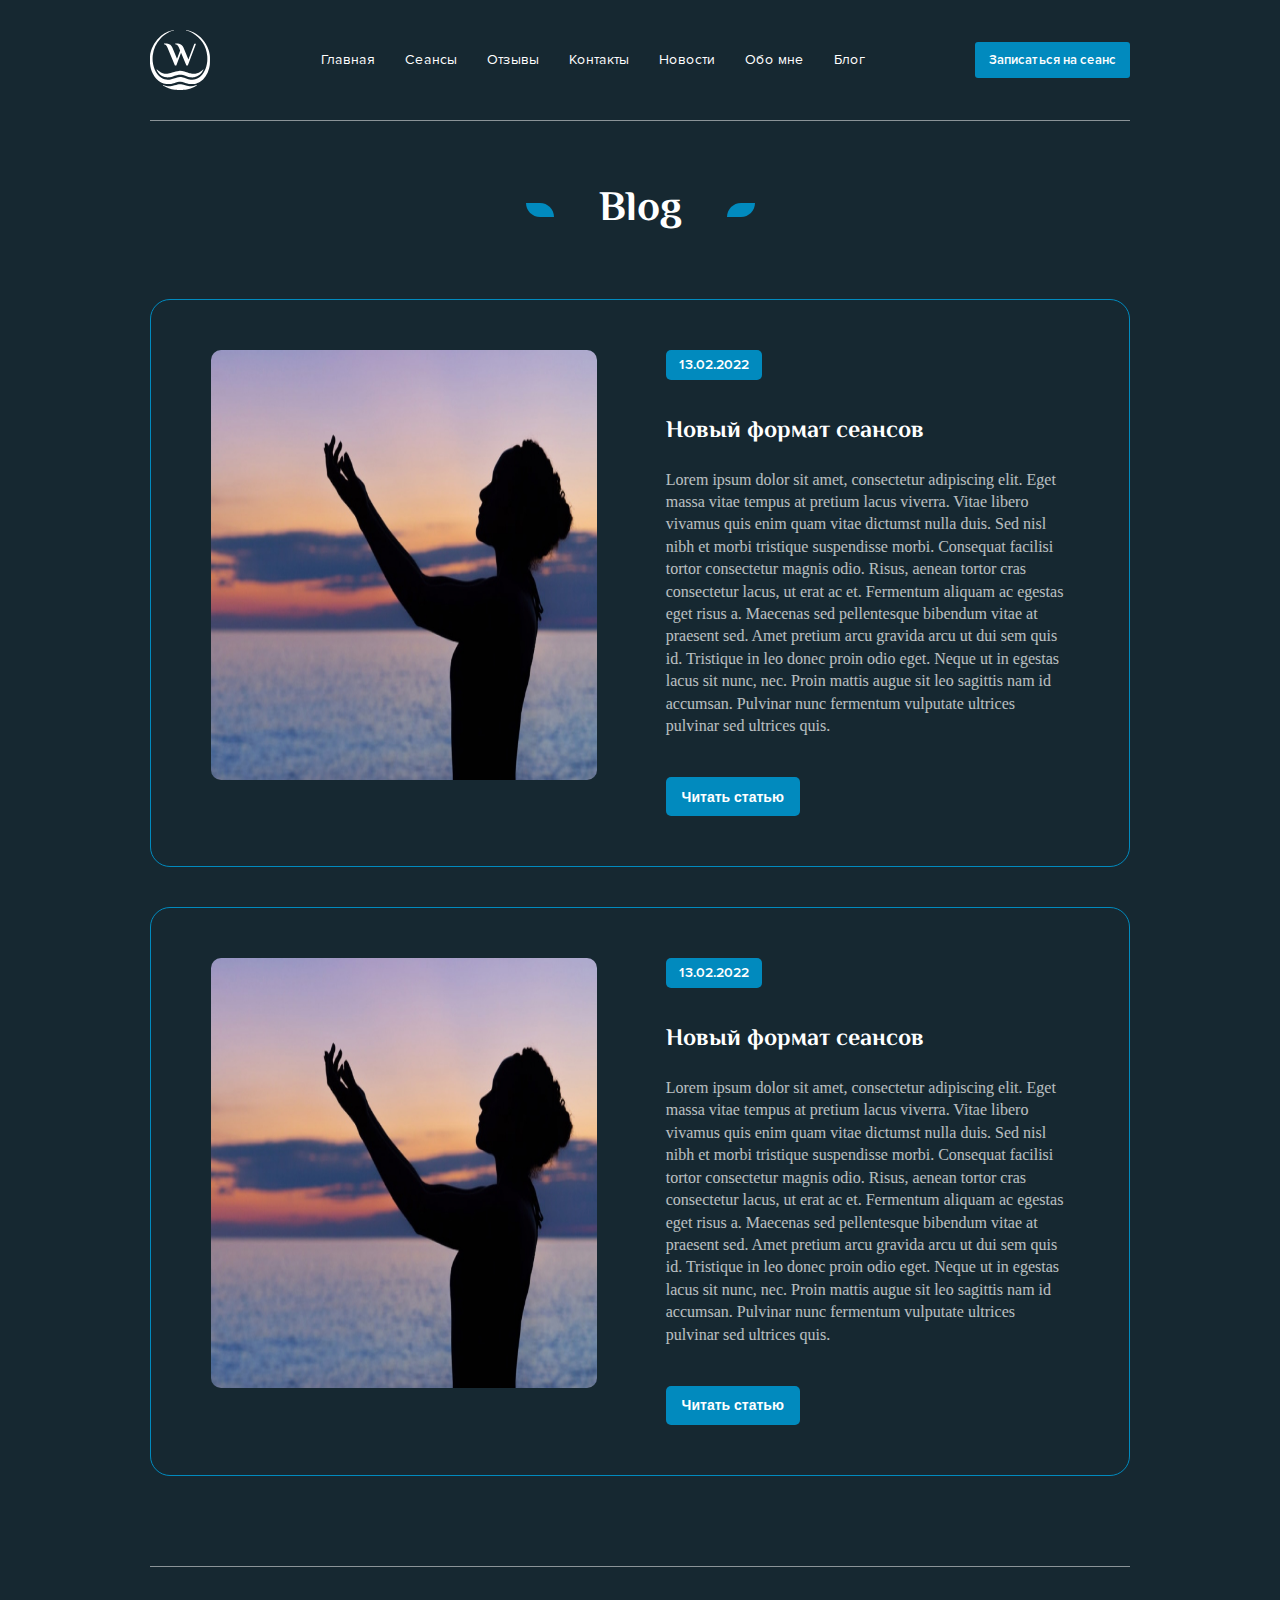
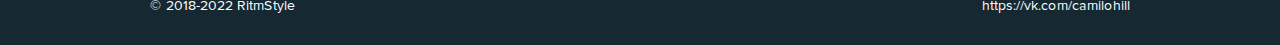
==== blog.html @ e844cc25 "first commit" ====
<!DOCTYPE html>
<html lang="en">
<head>
    <meta charset="UTF-8">
    <meta http-equiv="X-UA-Compatible" content="IE=edge">
    <meta name="viewport" content="width=device-width, initial-scale=1.0">
    <link rel="preconnect" href="https://fonts.googleapis.com">
    <link rel="preconnect" href="https://fonts.gstatic.com" crossorigin>
    <link href="https://fonts.googleapis.com/css2?family=El+Messiri:wght@700&display=swap" rel="stylesheet">
    <link rel="stylesheet" href="css/normalize.css">
    <link rel="stylesheet" href="css/fonts.css">
    <link rel="stylesheet" href="css/blog/style.css">
    <title>Document</title>
</head>
<body>
    <header id="header" class="header">
        <div class="container">

            <nav class="menu">
                <a href="index.html" class="menu_logo">
                    <img src="img/Header/logo.svg" alt="logo">
                </a>

                <ul class="menu_link">
                    <li class="menu_link-list">
                        <a href="index.html">Главная</a>
                    </li>
                    <li class="menu_link-list">
                        <a href="index.html">Сеансы</a>
                    </li>
                    <li class="menu_link-list">
                        <a href="index.html">Отзывы</a>
                    </li>
                    <li class="menu_link-list">
                        <a href="index.html">Контакты</a>
                    </li>
                    <li class="menu_link-list">
                        <a href="news.html">Новости</a>
                    </li>
                    <li class="menu_link-list">
                        <a href="index.html">Обо мне</a>
                    </li>
                    <li class="menu_link-list">
                        <a href="blog.html">Блог</a>
                    </li>
                </ul>

                <button class="menu_btn">
                    <a href="new-session.html">Записаться на сеанс</a>
                </button>

                <ul class="menu_burger hidden">
                    <li></li>
                    <li></li>
                    <li></li>
                </ul>

            </nav>

            <nav class="burger_wrapper">
                <ul class="burger_wrapper_link">
                    <li><a href="index.html">Главная</a></li>
                    <li><a href="index.html">Сеансы</a></li>
                    <li><a href="index.html">Отзывы</a></li>
                    <li><a href="index.html">Контакты</a></li>
                    <li><a href="news.html">Новости</a></li>
                    <li><a href="index.html">Обо мне</a></li>
                    <li><a href="#">Блог</a></li>
                    <li><a href="new-session.html">Записаться на сеанс</a></li>
                </ul>
            </nav>

        </div>
    </header>

    <section class="blog">
        <div class="container">

            <div class="heading">
                <h1 class="heading_text">Blog</h1>
            </div>

            <ul class="blog_wrapper">
                <li class="blog_wrapper_list">
                    <div class="blog_wrapper_list-ph">
                        <img src="img/NewSession/new_session_girl.jpg" alt="girl">
                    </div>
                    <div class="blog_wrapper_list_text">
                        <button class="blog_wrapper_list_text-data">13.02.2022</button>
                        <h2>Новый формат сеансов</h2>
                        <p>Lorem ipsum dolor sit amet, consectetur adipiscing elit. Eget massa vitae tempus at pretium lacus viverra. Vitae libero vivamus quis enim quam vitae dictumst nulla duis. Sed nisl nibh et morbi tristique suspendisse morbi. Consequat facilisi tortor consectetur magnis odio. Risus, aenean tortor cras consectetur lacus, ut erat ac et. Fermentum aliquam ac egestas eget risus a. Maecenas sed pellentesque bibendum vitae at praesent sed. Amet pretium arcu gravida arcu ut dui sem quis id. Tristique in leo donec proin odio eget. Neque ut in egestas lacus sit nunc, nec. Proin mattis augue sit leo sagittis nam id accumsan. Pulvinar nunc fermentum vulputate ultrices pulvinar sed ultrices quis.</p>
                        <button class="blog_wrapper_list_text-state">Читать статью</button>
                    </div>
                </li>
                <li class="blog_wrapper_list">
                    <div class="blog_wrapper_list-ph">
                        <img src="img/NewSession/new_session_girl.jpg" alt="girl">
                    </div>
                    <div class="blog_wrapper_list_text">
                        <button class="blog_wrapper_list_text-data">13.02.2022</button>
                        <h2>Новый формат сеансов</h2>
                        <p>Lorem ipsum dolor sit amet, consectetur adipiscing elit. Eget massa vitae tempus at pretium lacus viverra. Vitae libero vivamus quis enim quam vitae dictumst nulla duis. Sed nisl nibh et morbi tristique suspendisse morbi. Consequat facilisi tortor consectetur magnis odio. Risus, aenean tortor cras consectetur lacus, ut erat ac et. Fermentum aliquam ac egestas eget risus a. Maecenas sed pellentesque bibendum vitae at praesent sed. Amet pretium arcu gravida arcu ut dui sem quis id. Tristique in leo donec proin odio eget. Neque ut in egestas lacus sit nunc, nec. Proin mattis augue sit leo sagittis nam id accumsan. Pulvinar nunc fermentum vulputate ultrices pulvinar sed ultrices quis.</p>
                        <button class="blog_wrapper_list_text-state">Читать статью</button>
                    </div>
                </li>
            </ul>

        </div>
    </section>

    <footer id='footer' class="footer">
        <div class="container">
            <p class="footer_data">© 2018-2022 RitmStyle</p>
            <a href="https://vk.com/camilohill" class="footer_vk">https://vk.com/camilohill</a>
        </div>
    </footer>

    <div class="scroll">
        <a href="#header" class="scroll_btn">↑</a>
    </div>
<script src="js/bundle.js"></script>
</body>
</html>
---- css/fonts.css ----
@font-face {
    font-family: 'Proxima Nova';
    src: url('../fonts/ProximaNova-Light.eot');
    src: url('../fonts/ProximaNova-Light.eot?#iefix') format('embedded-opentype'),
    url('../fonts/ProximaNova-Light.woff') format('woff'),
    url('../fonts/ProximaNova-Light.ttf') format('truetype');
    font-weight: 300;
    font-style: normal;
}

@font-face {
    font-family: 'Proxima Nova';
    src: url('../fonts/ProximaNova-Regular.eot');
    src: url('../fonts/ProximaNova-Regular.eot?#iefix') format('embedded-opentype'),
    url('../fonts/ProximaNova-Regular.woff') format('woff'),
    url('../fonts/ProximaNova-Regular.ttf') format('truetype');
    font-weight: 400;
    font-style: normal;
}

@font-face {
    font-family: 'Proxima Nova';
    src: url('../fonts/ProximaNova-Semibold.eot');
    src: url('../fonts/ProximaNova-Semibold.eot?#iefix') format('embedded-opentype'),
    url('../fonts/ProximaNova-Semibold.woff') format('woff'),
    url('../fonts/ProximaNova-Semibold.ttf') format('truetype');
    font-weight: 600;
    font-style: normal;
}
---- css/blog/style.css ----
.header {
  width: 100%;
  padding-top: 30px;
}
.header .menu {
  width: 100%;
  display: -webkit-box;
  display: -ms-flexbox;
  display: flex;
  -webkit-box-pack: justify;
      -ms-flex-pack: justify;
          justify-content: space-between;
  -webkit-box-align: center;
      -ms-flex-align: center;
          align-items: center;
}
.header .menu_link {
  margin: 0 auto;
  display: -webkit-box;
  display: -ms-flexbox;
  display: flex;
  -webkit-box-align: center;
      -ms-flex-align: center;
          align-items: center;
}
.header .menu_link-list {
  margin-right: 50px;
}
.header .menu_link-list:last-child {
  margin-right: 0;
}
.header .menu_link-list a {
  color: #fff;
  font-weight: 400;
  font-size: 14px;
  line-height: 135%;
  text-decoration: none;
  font-family: "Proxima Nova";
  -webkit-transition: 0.3s all;
  transition: 0.3s all;
}
.header .menu_link-list a:hover {
  opacity: 0.7;
}
.header .menu_logo {
  z-index: 2;
}
.header .menu_btn {
  width: 155px;
  height: 36px;
  background: #018ABE;
  border-radius: 3px;
  -webkit-transition: 0.3s all;
  transition: 0.3s all;
}
.header .menu_btn a {
  color: #fff;
  font-weight: 600;
  font-size: 13px;
  line-height: 140%;
  font-family: "Proxima Nova";
  text-decoration: none;
}
.header .menu_btn:hover {
  background: #0296d1;
  -webkit-transform: translateY(5px);
          transform: translateY(5px);
}
.header .menu_burger {
  z-index: 2;
  width: 40px;
  display: none;
  -ms-flex-wrap: wrap;
      flex-wrap: wrap;
  -webkit-transition: 0.5s all;
  transition: 0.5s all;
}
.header .menu_burger li {
  width: 100px;
  height: 2px;
  -webkit-transition: 0.3s all;
  transition: 0.3s all;
  background: #fff;
  margin-top: 10px;
}
.header .menu_burger li:first-child {
  margin-top: 0;
}
.header .burger_wrapper {
  width: 100%;
  top: 0;
  left: 0;
  z-index: 1;
  -webkit-transform: translateY(-420px);
          transform: translateY(-420px);
  -webkit-transition: 0.3s all;
  transition: 0.3s all;
  background: #000;
  position: absolute;
}
.header .burger_wrapper_link {
  margin: 0 auto;
  padding-top: 20px;
  margin-top: 25px;
  padding-bottom: 20px;
}
.header .burger_wrapper_link li {
  text-align: center;
  margin-top: 20px;
}
.header .burger_wrapper_link li a {
  color: #fff;
  font-weight: 400;
  font-size: 14px;
  line-height: 135%;
  text-decoration: none;
  font-family: "Proxima Nova";
  -webkit-transition: 0.3s all;
  transition: 0.3s all;
}
.header .burger_wrapper_link li a:hover {
  opacity: 0.7;
}

.menu_burger.active {
  -webkit-transform: rotate(360deg);
          transform: rotate(360deg);
}
.menu_burger.active li {
  margin-top: 0;
}
.menu_burger.active li:nth-last-of-type(1) {
  -webkit-transform: translateY(-2px) rotate(-45deg);
          transform: translateY(-2px) rotate(-45deg);
}
.menu_burger.active li:nth-last-of-type(2) {
  display: none;
}
.menu_burger.active li:nth-last-of-type(3) {
  -webkit-transform: rotate(45deg);
          transform: rotate(45deg);
}

.menu_burger.hidden {
  z-index: 10;
}
.menu_burger.hidden li {
  margin-top: 10;
}
.menu_burger.hidden li:nth-last-of-type(1) {
  -webkit-transform: rotate(0deg);
          transform: rotate(0deg);
}
.menu_burger.hidden li:nth-last-of-type(2) {
  display: block;
}
.menu_burger.hidden li:nth-last-of-type(3) {
  -webkit-transform: rotate(0deg);
          transform: rotate(0deg);
}

.burger_wrapper.active {
  -webkit-transform: translateY(0px);
          transform: translateY(0px);
}

.scroll {
  width: 32px;
  height: 32px;
  background: #018ABE;
  border-radius: 50%;
  display: none;
  right: 16px;
  bottom: 16px;
  position: fixed;
}
.scroll a {
  font-size: 22px;
  text-decoration: none;
  position: absolute;
  left: 50%;
  top: 50%;
  -webkit-transform: translate(-50%, -50%);
          transform: translate(-50%, -50%);
  text-align: center;
  width: 80%;
  color: white;
}

.blog {
  margin-top: 60px;
}
.blog_wrapper {
  margin-top: 60px;
  width: 100%;
}
.blog_wrapper_list {
  width: 100%;
  padding: 50px 60px;
  display: -webkit-box;
  display: -ms-flexbox;
  display: flex;
  border-radius: 20px;
  -webkit-box-pack: justify;
      -ms-flex-pack: justify;
          justify-content: space-between;
  border: 1px solid #018ABE;
  margin-bottom: 40px;
}
.blog_wrapper_list-ph {
  width: 45%;
  height: 430px;
}
.blog_wrapper_list-ph img {
  border-radius: 10px;
  width: 100%;
  height: 100%;
}
.blog_wrapper_list_text {
  width: 47%;
}
.blog_wrapper_list_text-data {
  width: 96px;
  height: 30px;
  background: #018ABE;
  border-radius: 5px;
  color: #fff;
  font-weight: 700;
  font-size: 14px;
  line-height: 135%;
  font-family: "Proxima Nova";
  margin-bottom: 35px;
}
.blog_wrapper_list_text h2 {
  color: #fff;
  font-weight: 700;
  font-size: 24px;
  line-height: 140%;
  font-family: "El Messiri";
  margin-bottom: 20px;
}
.blog_wrapper_list_text p {
  color: #fff;
  font-weight: 300;
  font-size: 16px;
  line-height: 140%;
  margin-bottom: 40px;
  opacity: 0.7;
}
.blog_wrapper_list_text-state {
  width: 134px;
  height: 39px;
  background: #018ABE;
  border-radius: 5px;
  color: #fff;
  font-weight: 700;
  font-size: 14px;
  line-height: 135%;
}

.location {
  margin-top: 150px;
}
.location_wrapper {
  display: -webkit-box;
  display: -ms-flexbox;
  display: flex;
  -webkit-box-pack: justify;
      -ms-flex-pack: justify;
          justify-content: space-between;
}
.location_wrapper_map {
  width: 856px;
  height: 604px;
  border-radius: 10px;
  overflow: hidden;
}
.location_wrapper_address {
  width: 392px;
  display: -webkit-box;
  display: -ms-flexbox;
  display: flex;
  -webkit-box-orient: vertical;
  -webkit-box-direction: normal;
      -ms-flex-direction: column;
          flex-direction: column;
  -ms-flex-wrap: wrap;
      flex-wrap: wrap;
  -webkit-box-pack: justify;
      -ms-flex-pack: justify;
          justify-content: space-between;
}
.location_wrapper_address_list {
  width: 100%;
  height: 290px;
  padding: 35px 45px;
  border-radius: 10px;
  background: #018ABE;
}
.location_wrapper_address_list h2 {
  color: #fff;
  font-weight: 700;
  font-size: 24px;
  line-height: 34px;
  margin-bottom: 21px;
  font-family: "El Messiri";
}
.location_wrapper_address_list ul li {
  display: -webkit-box;
  display: -ms-flexbox;
  display: flex;
  -webkit-box-align: center;
      -ms-flex-align: center;
          align-items: center;
  color: #fff;
  font-weight: 400;
  font-size: 14px;
  line-height: 135%;
  margin-bottom: 21px;
  font-family: "Proxima Nova";
}
.location_wrapper_address_list ul li:last-child {
  margin-bottom: 30px;
}
.location_wrapper_address_list ul li::before {
  content: "";
}
.location_wrapper_address_list ul li img {
  margin-right: 23px;
}
.location_wrapper_address_list button {
  background-color: #fff;
  width: 155px;
  height: 36px;
  border-radius: 3px;
  -webkit-transition: 0.3s all;
  transition: 0.3s all;
}
.location_wrapper_address_list button a {
  color: #018ABE;
  font-weight: 600;
  font-size: 13px;
  line-height: 140%;
  text-decoration: none;
}
.location_wrapper_address_list button:hover {
  -webkit-transform: translateY(5px);
          transform: translateY(5px);
}

footer {
  margin-top: 90px;
}
footer .container {
  display: -webkit-box;
  display: -ms-flexbox;
  display: flex;
  -webkit-box-pack: justify;
      -ms-flex-pack: justify;
          justify-content: space-between;
}
footer .container p {
  text-decoration: none;
  color: #fff;
  font-weight: 400;
  font-size: 14px;
  line-height: 18px;
  font-family: "Proxima Nova";
  margin-bottom: 30px;
}
footer .container a {
  text-decoration: none;
  color: #fff;
  font-weight: 400;
  font-size: 14px;
  line-height: 18px;
  font-family: "Proxima Nova";
}

.menu {
  border-bottom: 1px solid rgba(255, 255, 255, 0.5);
  padding-bottom: 30px;
}

footer {
  margin-top: 90px;
}
footer .container {
  display: -webkit-box;
  display: -ms-flexbox;
  display: flex;
  -webkit-box-pack: justify;
      -ms-flex-pack: justify;
          justify-content: space-between;
}
footer .container p {
  text-decoration: none;
  color: #fff;
  font-weight: 400;
  font-size: 14px;
  line-height: 18px;
  font-family: "Proxima Nova";
  margin-bottom: 30px;
}
footer .container a {
  text-decoration: none;
  color: #fff;
  font-weight: 400;
  font-size: 14px;
  line-height: 18px;
  font-family: "Proxima Nova";
}

body {
  background: #162831;
}

.heading {
  margin: 0 auto;
  display: -webkit-box;
  display: -ms-flexbox;
  display: flex;
  -webkit-box-align: center;
      -ms-flex-align: center;
          align-items: center;
  -webkit-box-pack: center;
      -ms-flex-pack: center;
          justify-content: center;
}
.heading_text {
  color: #fff;
  font-weight: 700;
  font-size: 42px;
  line-height: 58px;
  text-align: center;
  margin-left: 45px;
  margin-right: 45px;
  font-family: "El Messiri";
}
.heading::before {
  content: "";
  width: 28px;
  height: 14px;
  background: url("../../img/SVG/blue_list.svg") no-repeat center;
}
.heading::after {
  content: "";
  width: 28px;
  height: 14px;
  background: url("../../img/SVG/blue_list.svg") no-repeat center;
  -webkit-transform: matrix(-1, 0, 0, 1, 0, 0);
          transform: matrix(-1, 0, 0, 1, 0, 0);
}

footer .container {
  border-top: 1px solid rgba(255, 255, 255, 0.5);
  padding-top: 30px;
}

.container {
  max-width: 1298px;
  margin: 0 auto;
}

@media screen and (max-width: 1736px) {
  .container {
    width: 1298px;
  }

  .reviews {
    width: 980px;
  }

  .reviewz {
    width: 300px;
  }

  .reviewz_wrapper-list.active p {
    font-size: 10px;
  }

  .reviewz_wrapper-list {
    padding: 20px 20px 30px 20px;
  }
}
@media screen and (max-width: 1100px) {
  .container {
    width: 980px;
  }

  .price_wrapper_text {
    width: 297px;
    margin-right: 38px;
  }

  .blog_wrapper_list-ph {
    width: 45%;
  }
  .blog_wrapper_list_text {
    width: 47%;
  }
}
@media screen and (max-width: 1298px) {
  .container {
    width: 980px;
  }

  .header .menu_link-list {
    margin-right: 30px;
  }

  .sessions_wrapper {
    -ms-grid-columns: 31% 31% 31%;
    grid-template-columns: 31% 31% 31%;
  }

  .sessions_wrapper a .sessions_wrapper_item-text {
    bottom: 10px;
    left: 20px;
  }

  .sessions_wrapper a:first-child {
    background-size: 616px 540px;
  }

  .price_wrapper_ph img {
    width: 395px;
    height: 297px;
  }

  .location_wrapper_map {
    width: 548px;
  }

  .news_wrapper {
    -ms-grid-columns: 31% 31% 31%;
    grid-template-columns: 31% 31% 31%;
  }
  .news_wrapper_list {
    background-size: 100% 100%;
  }

  .new_sessions_wrapper_ph {
    width: 436px;
  }

  .new_sessions_wrapper_text {
    width: 517px;
  }
}
@media screen and (max-width: 991px) {
  .container {
    width: 720px;
  }

  .new_sessions {
    margin-top: 30px;
  }
  .new_sessions_wrapper {
    margin-top: 30px;
  }
  .new_sessions_wrapper_ph {
    height: 276px;
    width: 335px;
  }
  .new_sessions_wrapper_text {
    width: 350px;
  }
  .new_sessions_wrapper_text p {
    font-size: 12px;
  }
  .new_sessions_wrapper_text-title {
    margin-bottom: 15px;
  }
  .new_sessions_wrapper_text-data {
    margin-bottom: 20px;
  }
  .new_sessions_wrapper p {
    font-size: 12px;
  }

  .header .menu_btn {
    width: 125px;
    height: 30px;
  }
  .header .menu_btn a {
    font-size: 11px;
  }

  .header .menu_link-list a {
    font-size: 11px;
  }

  .ritm_wrapper {
    background-size: 720px 400px;
    padding-top: 40px;
    padding-bottom: 60px;
  }

  .ritm {
    margin-top: 30px;
  }

  .ritm_wrapper_list_subtitle {
    font-size: 20px;
  }

  .ritm_wrapper_title {
    font-size: 39px;
  }

  .sessions_wrapper a {
    padding: 10px 20px;
  }

  .sessions_wrapper a .sessions_wrapper_item-text {
    font-size: 18px;
    line-height: 110%;
  }

  .sessions_wrapper a:first-child {
    padding: 20px;
  }

  .sessions_wrapper a:first-child {
    height: 424px;
  }

  .sessions_wrapper a {
    height: 200px;
  }

  .sessions_wrapper a:first-child {
    background-size: 416px 424px;
  }

  .sessions {
    margin-top: 50px;
  }

  .sessions_wrapper {
    margin-top: 50px;
  }

  .heading_text {
    font-size: 20px;
  }

  .reviews {
    width: 720px;
  }

  .reviewz_wrapper-list {
    height: 200px;
  }
  .reviewz_wrapper-list p {
    font-size: 7px;
    line-height: 110%;
  }
  .reviewz_wrapper-list h2 {
    font-size: 10px;
  }

  .reviewz_wrapper-list.active {
    height: 250px;
  }

  .reviewz {
    width: 250px;
  }

  .reviewz_wrapper-list.active p {
    line-height: 110%;
  }

  .reviewz_wrapper-list.active h2 {
    font-size: 12px;
    margin-bottom: 5px;
  }

  .about_wrapper {
    margin-top: 70px;
    -webkit-box-pack: justify;
        -ms-flex-pack: justify;
            justify-content: space-between;
  }
  .about_wrapper_ph {
    width: 350px;
  }
  .about_wrapper_text {
    width: 350px;
    margin-right: 0;
  }
  .about_wrapper_text:last-child {
    margin-left: 0;
  }
  .about_wrapper_text-title {
    font-size: 20px;
    margin-bottom: 15px;
  }
  .about_wrapper_text p {
    font-size: 14px;
    line-height: 20px;
  }

  .price_wrapper_ph img {
    width: 316px;
    height: 237px;
  }

  .price_wrapper_text_list::before {
    left: -40px;
  }

  .price_wrapper_ph img {
    margin-bottom: 10px;
  }

  .price_wrapper_text_list {
    margin-bottom: 16px;
  }

  .location_wrapper_map {
    height: 500px;
    width: 461px;
  }
  .location_wrapper_address {
    width: 240px;
  }
  .location_wrapper_address_list {
    padding: 25px 35px;
    height: 240px;
  }
  .location_wrapper_address_list h2 {
    font-size: 14px;
    margin-bottom: 5px;
  }
  .location_wrapper_address_list ul li {
    font-size: 10px;
  }
  .location_wrapper_address_list ul li img {
    margin-right: 14px;
  }
  .location_wrapper_address_list button {
    width: 125px;
    height: 23px;
  }
  .location_wrapper_address_list button a {
    font-size: 10px;
  }

  .news {
    margin-top: 30px;
  }
  .news_wrapper {
    margin-top: 30px;
  }
  .news_wrapper h2 {
    margin-top: 70px;
    font-size: 14px;
  }

  footer {
    margin-top: 50px;
  }

  .blog {
    margin-top: 30px;
  }
  .blog_wrapper {
    margin-top: 30px;
  }
  .blog_wrapper_list {
    padding: 20px;
  }
  .blog_wrapper_list-ph {
    height: 367px;
  }
  .blog_wrapper_list_text-data {
    margin-bottom: 15px;
  }
  .blog_wrapper_list_text h2 {
    font-size: 20px;
    margin-bottom: 10px;
  }
  .blog_wrapper_list_text p {
    font-size: 12px;
    margin-bottom: 20px;
  }
}
@media screen and (max-width: 757px) {
  .container {
    width: 425px;
  }

  .scroll {
    display: -webkit-box;
    display: -ms-flexbox;
    display: flex;
  }

  .header .menu_burger {
    display: -webkit-box;
    display: -ms-flexbox;
    display: flex;
  }

  .header .menu_link {
    display: none;
  }

  .header .menu_btn {
    display: none;
  }

  .ritm_wrapper {
    background-size: 425px;
    padding-top: 20px;
    padding-bottom: 40px;
  }
  .ritm_wrapper_list {
    width: 280px;
  }
  .ritm_wrapper_list_subtitle {
    font-size: 16px;
  }
  .ritm_wrapper_title {
    font-size: 32px;
    margin-top: 20px;
  }

  .sessions_wrapper a:first-child {
    height: 200px;
    background-size: auto;
    -ms-grid-row: 1;
    -ms-grid-row-span: 1;
    grid-row: 1/2;
  }

  .sessions_wrapper {
    -ms-grid-columns: 46% 46%;
    grid-template-columns: 46% 46%;
  }

  .sessions_wrapper a:last-child {
    -ms-grid-column: 1;
    -ms-grid-column-span: 2;
    grid-column: 1/3;
  }

  .sessions_wrapper a .sessions_wrapper_item-text {
    font-size: 14px;
  }

  .reviews {
    width: 425px;
    margin-top: 50px;
  }

  .reviewz_wrapper-list {
    height: 130px;
    padding: 3px;
  }
  .reviewz_wrapper-list p {
    font-size: 6px;
    line-height: 90%;
  }
  .reviewz_wrapper-list h2 {
    margin-bottom: 5px;
    line-height: 90%;
  }

  .reviewz {
    margin-top: 40px;
    width: 150px;
    height: 180px;
    margin-bottom: 30px;
  }
  .reviewz_wrapper {
    height: 180px;
  }

  .reviewz_wrapper-list.active {
    height: 180px;
    padding: 3px;
  }
  .reviewz_wrapper-list.active p {
    line-height: 90%;
    font-size: 8px;
  }

  .heading_text {
    font-size: 16px;
    margin-right: 30px;
    margin-left: 30px;
  }

  .about {
    margin-top: 50px;
  }
  .about_wrapper {
    margin-top: 50px;
  }
  .about_wrapper_ph {
    width: 50%;
    height: 270px;
  }
  .about_wrapper_text {
    width: 45%;
  }
  .about_wrapper_text-title {
    font-size: 10px;
    margin-bottom: 5px;
  }
  .about_wrapper_text p {
    font-size: 10px;
    line-height: 90%;
  }

  .price {
    margin-top: 50px;
  }
  .price_wrapper {
    margin-top: 30px;
    display: -ms-grid;
    display: grid;
    -ms-grid-columns: 100%;
    grid-template-columns: 100%;
  }
  .price_wrapper_text {
    margin-right: 0;
    margin: 0 auto;
  }
  .price_wrapper_ph img {
    margin: 0 auto;
    margin-top: 40px;
  }

  .location {
    margin-top: 50px;
  }
  .location_wrapper_map {
    width: 218px;
    height: 400px;
  }
  .location_wrapper_address {
    width: 187px;
  }
  .location_wrapper_address_list {
    width: 100%;
    height: 180px;
    padding: 15px 25px;
  }
  .location_wrapper_address_list ul li {
    margin-bottom: 5px;
  }
  .location_wrapper_address_list ul li:last-child {
    margin-bottom: 10px;
  }

  .news_wrapper {
    -ms-grid-columns: 48% 16px 48%;
    grid-template-columns: 48% 48%;
    grid-gap: 16px;
  }
  .news_wrapper h2 {
    margin-top: 50px;
  }
  .news_wrapper_list {
    padding: 10px 15px;
  }
  .news_wrapper_list-data {
    width: 70px;
    font-size: 10px;
  }

  .new_sessions_wrapper p {
    font-size: 8px;
  }
  .new_sessions_wrapper_text {
    width: 217px;
  }
  .new_sessions_wrapper_ph {
    height: 220px;
    width: 187px;
  }
  .new_sessions_wrapper_text-title {
    font-size: 14px;
  }

  .blog_wrapper_list-ph {
    height: 232px;
  }
  .blog_wrapper_list_text h2 {
    font-size: 14px;
  }
  .blog_wrapper_list_text p {
    font-size: 8px;
    line-height: 100%;
  }
  .blog_wrapper_list_text-data {
    width: 62px;
    font-size: 10px;
  }
  .blog_wrapper_list_text-state {
    font-size: 10px;
    height: 26px;
    width: 95px;
  }
}
@media screen and (max-width: 550px) {
  .container {
    width: 320px;
  }

  .sessions {
    margin-top: 60px;
  }
  .sessions_wrapper {
    margin-top: 20px;
    grid-gap: 12px;
  }
  .sessions_wrapper a {
    height: 135px;
    background-size: 200px 135px;
  }
  .sessions_wrapper a:first-child {
    height: 135px;
    background-size: 200px 135px;
  }
  .sessions_wrapper a:last-child {
    height: 135px;
    background-size: 400px 135px;
    -webkit-transform: none;
            transform: none;
  }

  .sessions_wrapper a .sessions_wrapper_item-text {
    font-size: 10px;
  }

  .ritm_wrapper_list_subtitle::after {
    right: -60px;
  }
  .ritm_wrapper_list_subtitle::before {
    left: -60px;
  }

  .ritm_wrapper_title {
    font-size: 28px;
  }

  .about_wrapper {
    margin-top: 30px;
  }
  .about_wrapper_ph {
    height: 200px;
  }
  .about_wrapper_text-title {
    font-size: 13px;
    margin-bottom: 5px;
  }
  .about_wrapper_text p {
    font-size: 8px;
    line-height: 110%;
  }

  .price_wrapper_text {
    width: 220px;
  }
  .price_wrapper_text_list {
    font-size: 12px;
  }
  .price_wrapper_text_list span {
    font-size: 12px;
  }

  .location_wrapper_map {
    width: 187px;
    height: 280px;
  }
  .location_wrapper_address {
    -ms-flex-wrap: nowrap;
        flex-wrap: nowrap;
    -webkit-box-orient: vertical;
    -webkit-box-direction: normal;
        -ms-flex-direction: column;
            flex-direction: column;
    width: 120px;
    -webkit-box-pack: justify;
        -ms-flex-pack: justify;
            justify-content: space-between;
  }
  .location_wrapper_address_list {
    width: 120px;
    height: 135px;
    padding: 5px 5px;
  }
  .location_wrapper_address_list h2 {
    line-height: 90%;
    font-size: 10px;
    text-align: center;
  }
  .location_wrapper_address_list ul li {
    font-size: 8px;
    display: block;
    text-align: center;
  }
  .location_wrapper_address_list ul li img {
    width: 14px;
    height: 14px;
    margin: 0 auto;
  }
  .location_wrapper_address_list button {
    width: 86px;
    height: 18px;
    display: -webkit-box;
    display: -ms-flexbox;
    display: flex;
    -webkit-box-align: center;
        -ms-flex-align: center;
            align-items: center;
  }
  .location_wrapper_address_list button a {
    font-size: 7px;
    line-height: 90%;
  }
  .location_wrapper_address_list button:hover {
    -webkit-transform: translateX(5px);
            transform: translateX(5px);
  }

  .news_wrapper {
    grid-gap: 9px;
    -ms-grid-columns: 90%;
    grid-template-columns: 90%;
    -webkit-box-pack: center;
        -ms-flex-pack: center;
            justify-content: center;
  }
  .news_wrapper h2 {
    margin-top: 10px;
    line-height: 90%;
    font-size: 10px;
  }
  .news_wrapper_list {
    height: 150px;
  }
  .news_wrapper_list-data {
    width: 40px;
    height: 15px;
    font-size: 6px;
  }
  .news_wrapper h2 {
    font-size: 14px;
  }

  footer .container {
    padding: 20px 10px;
  }
  footer .container a {
    font-size: 12px;
    margin-bottom: 0;
  }
  footer .container p {
    margin-bottom: 0;
  }

  .new_sessions_wrapper {
    display: block;
    margin-top: 5px;
  }
  .new_sessions_wrapper p {
    font-size: 12px;
    text-align: center;
  }
  .new_sessions_wrapper_text {
    margin: 0 auto;
    margin-bottom: 10px;
    padding: 0px 10px;
    width: 100%;
  }
  .new_sessions_wrapper_text-title {
    font-size: 14px;
    text-align: center;
  }
  .new_sessions_wrapper_text-data {
    margin: 0 auto;
    margin-bottom: 5px;
  }
  .new_sessions_wrapper_ph {
    margin: 0 auto;
    height: 190px;
    width: 293px;
  }

  .blog_wrapper_list {
    display: -ms-grid;
    display: grid;
    -ms-grid-columns: 100%;
    grid-template-columns: 100%;
  }
  .blog_wrapper_list-ph {
    height: 196px;
    -ms-grid-row: 2;
    grid-row: 2;
    width: 100%;
  }
  .blog_wrapper_list_text {
    width: 100%;
    margin-bottom: 30px;
    -ms-grid-row: 1;
    grid-row: 1;
  }
  .blog_wrapper_list_text-data {
    height: 20px;
  }
  .blog_wrapper_list_text h2 {
    font-size: 14px;
  }
  .blog_wrapper_list_text p {
    font-size: 12px;
    line-height: 120%;
  }

  .reviewz {
    width: 100%;
    margin-top: 10px;
    margin-bottom: 10px;
  }

  .reviewz_wrapper li {
    width: 320px;
    height: 170px;
    opacity: 1;
  }

  .reviewz_wrapper {
    width: 883px;
  }

  .reviews {
    width: 320px;
  }

  .reviewz_wrapper li {
    height: 130px;
    margin-left: 7px;
    margin-right: 7px;
  }

  .reviews_btn {
    display: none;
  }

  .about {
    margin-top: 10px;
  }

  .reviewz_wrapper-list p {
    font-size: 10px;
    line-height: 100%;
  }

  .reviewz_wrapper-list.active {
    height: 130px;
  }

  .reviewz_wrapper li {
    height: 160px;
  }

  .reviewz_wrapper-list.active {
    height: 160px;
  }
  .reviewz_wrapper-list.active p {
    font-size: 10px;
    line-height: 100%;
  }

  .about_top {
    display: block;
    margin-top: 10px;
  }

  .about_bottom {
    display: -ms-grid;
    display: grid;
    -ms-grid-columns: 100%;
    grid-template-columns: 100%;
  }

  .about_wrapper_text {
    margin: 0 auto;
    -ms-grid-row: 1;
    grid-row: 1;
    width: 100%;
    padding: 0px 20px;
  }
  .about_wrapper_text-title {
    text-align: center;
  }
  .about_wrapper_text p {
    text-align: center;
    margin-bottom: 20px;
    font-size: 12px;
  }
  .about_wrapper_ph {
    margin: 0 auto;
    width: 90%;
    -ms-grid-row: 2;
    grid-row: 2;
  }
}
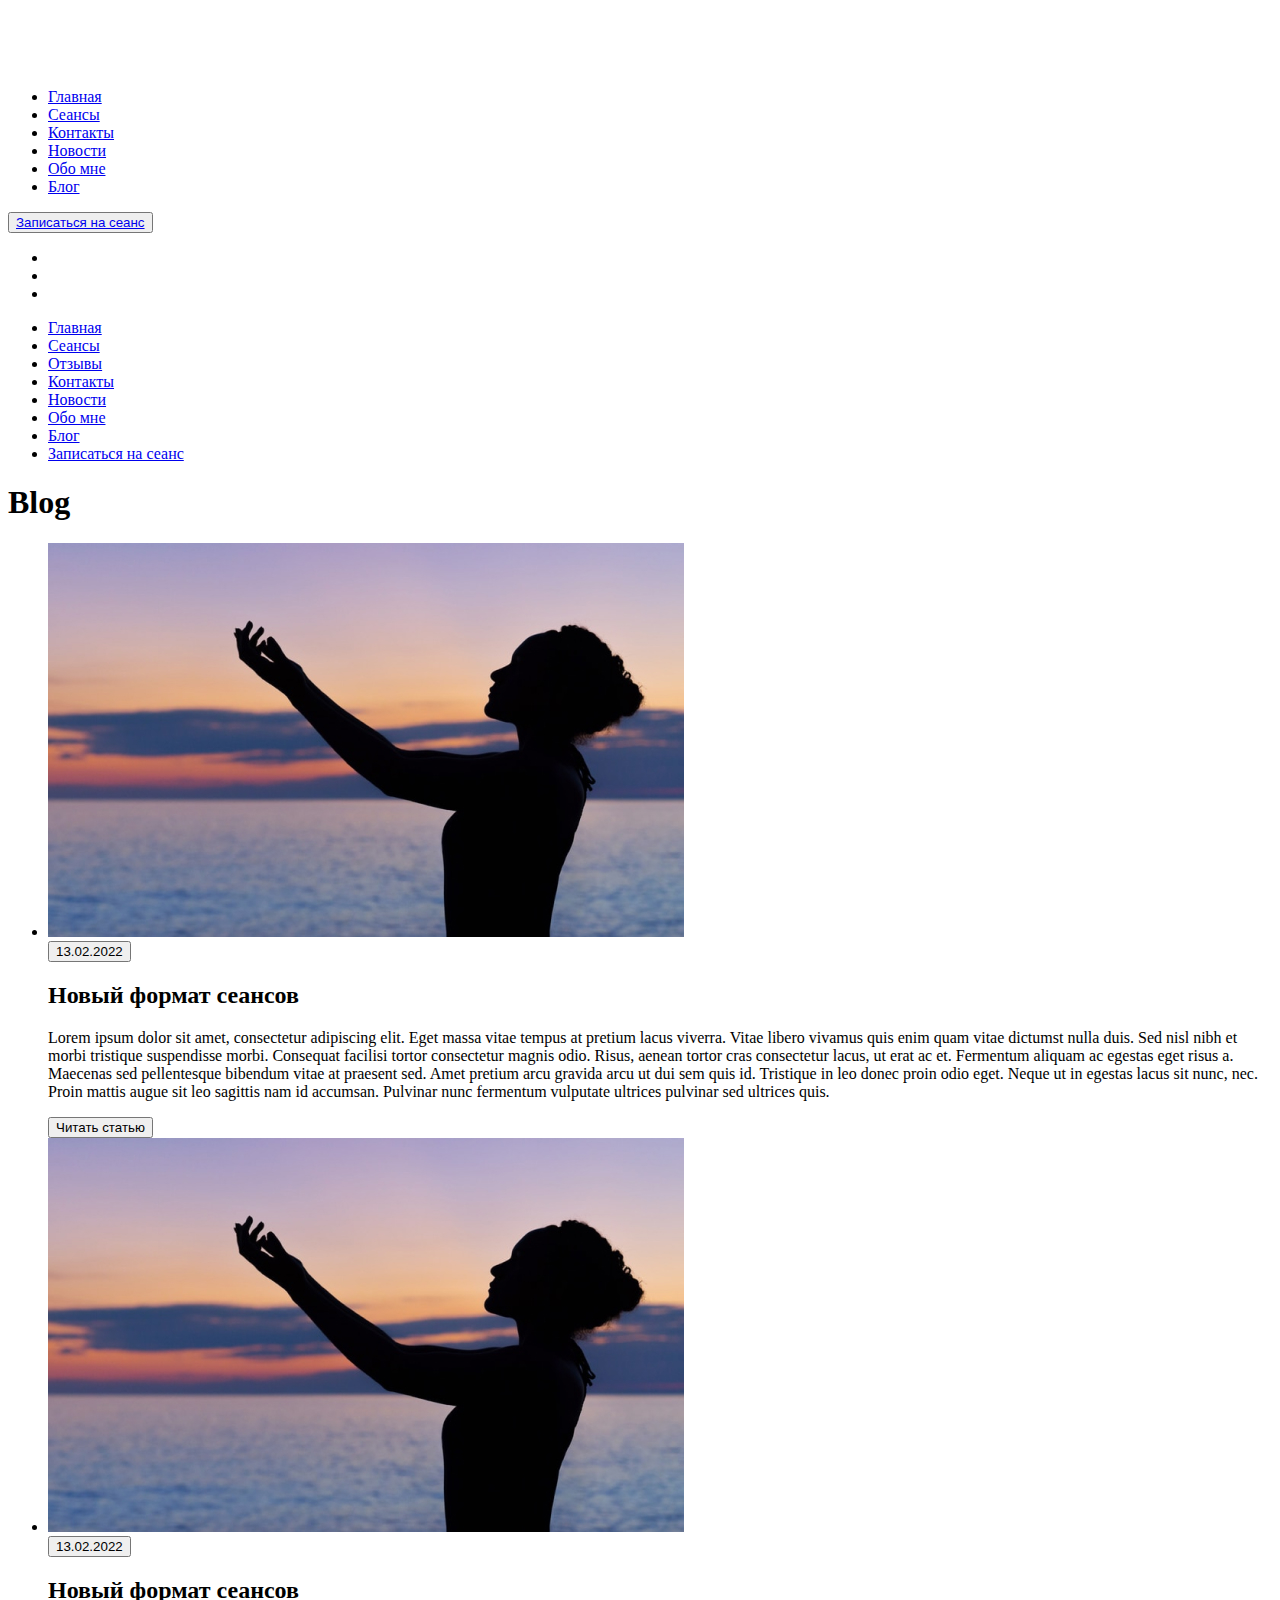
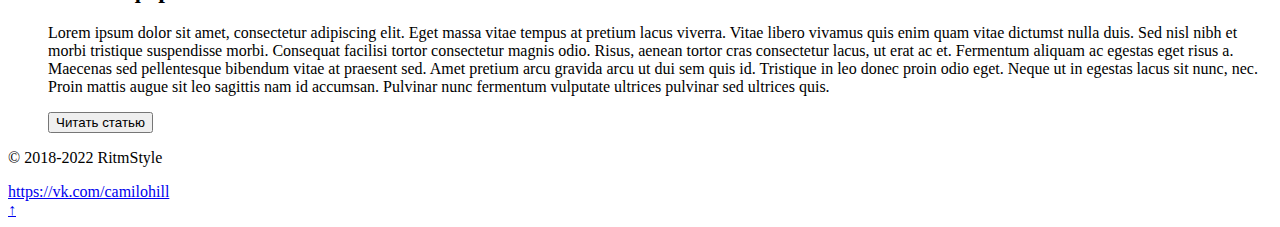
==== commit a2f0341d: "deleting reviews" ====
--- a/blog.html
+++ b/blog.html
@@ -9,7 +9,7 @@
     <link href="https://fonts.googleapis.com/css2?family=El+Messiri:wght@700&display=swap" rel="stylesheet">
     <link rel="stylesheet" href="css/normalize.css">
     <link rel="stylesheet" href="css/fonts.css">
-    <link rel="stylesheet" href="css/blog/style.css">
+    <link rel="stylesheet" href="css/styleBlog.css">
     <title>Document</title>
 </head>
 <body>
@@ -27,9 +27,6 @@
                     </li>
                     <li class="menu_link-list">
                         <a href="index.html">Сеансы</a>
-                    </li>
-                    <li class="menu_link-list">
-                        <a href="index.html">Отзывы</a>
                     </li>
                     <li class="menu_link-list">
                         <a href="index.html">Контакты</a>
